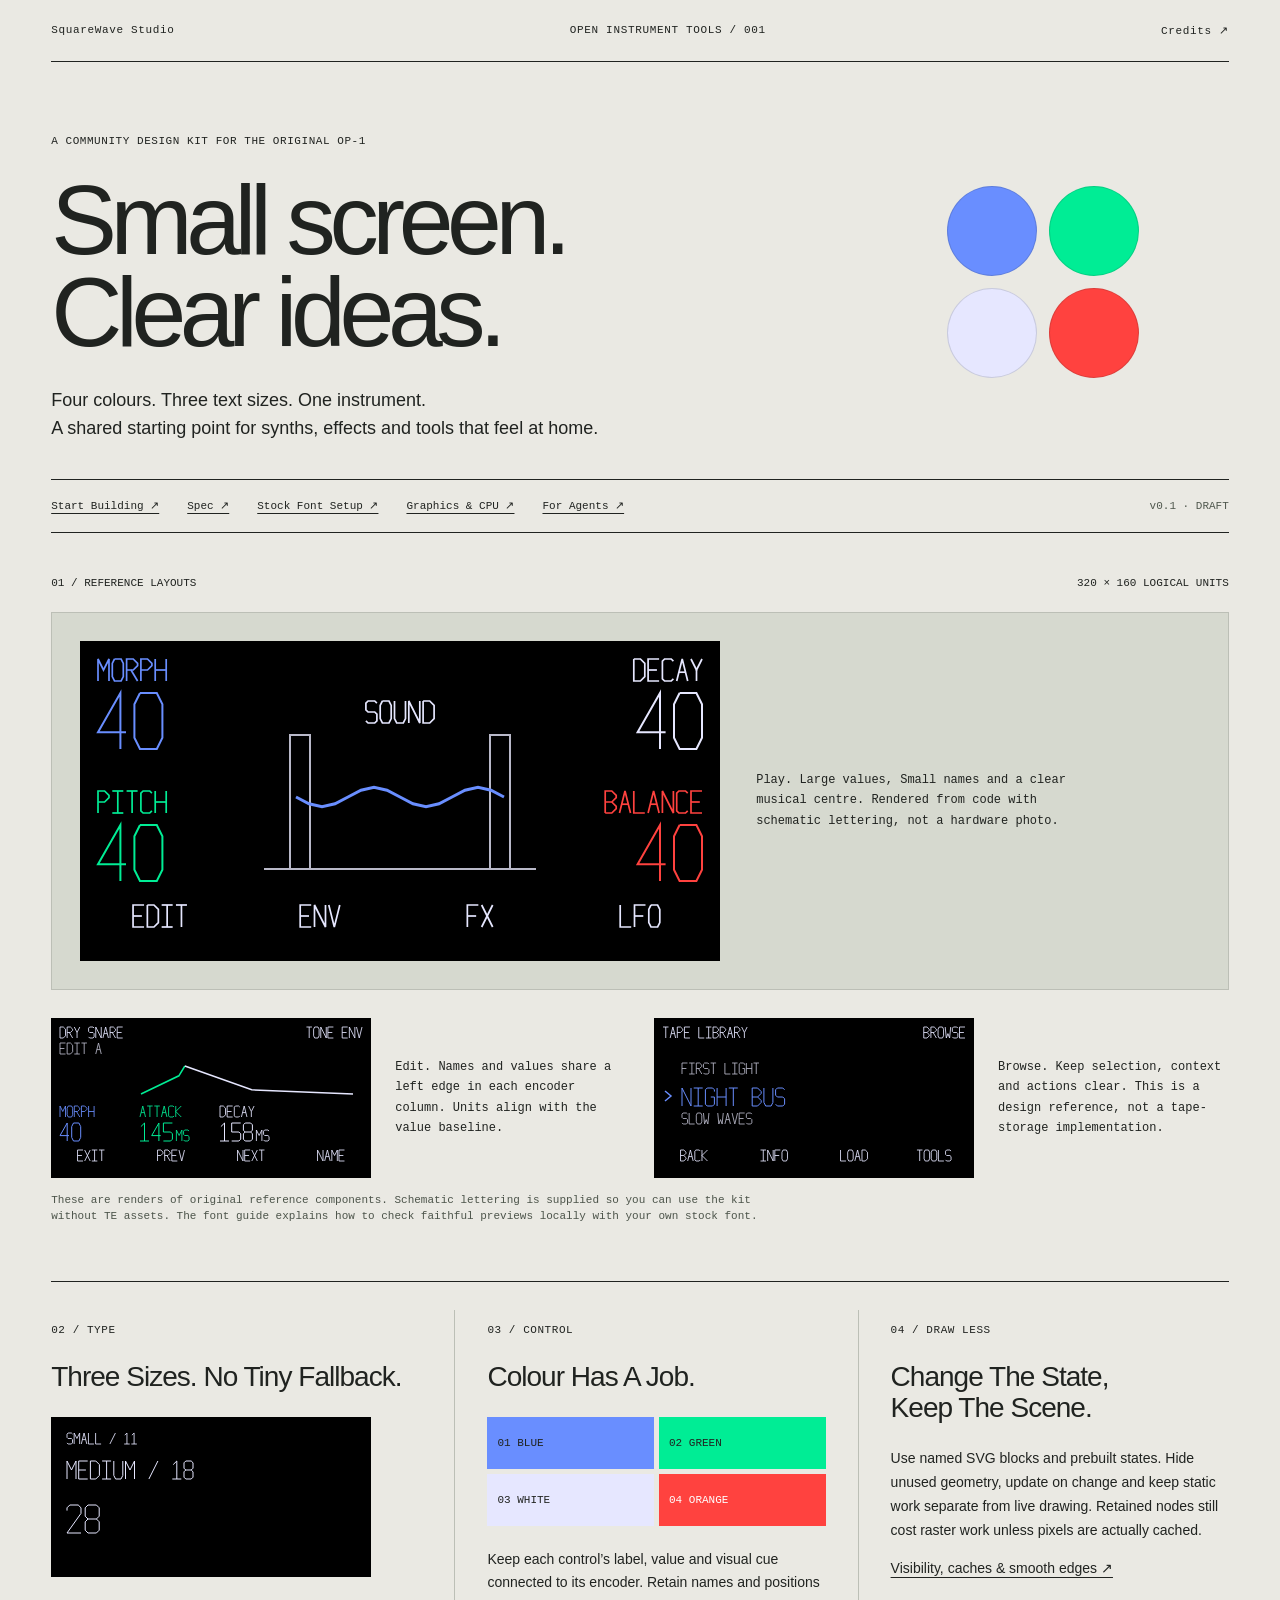
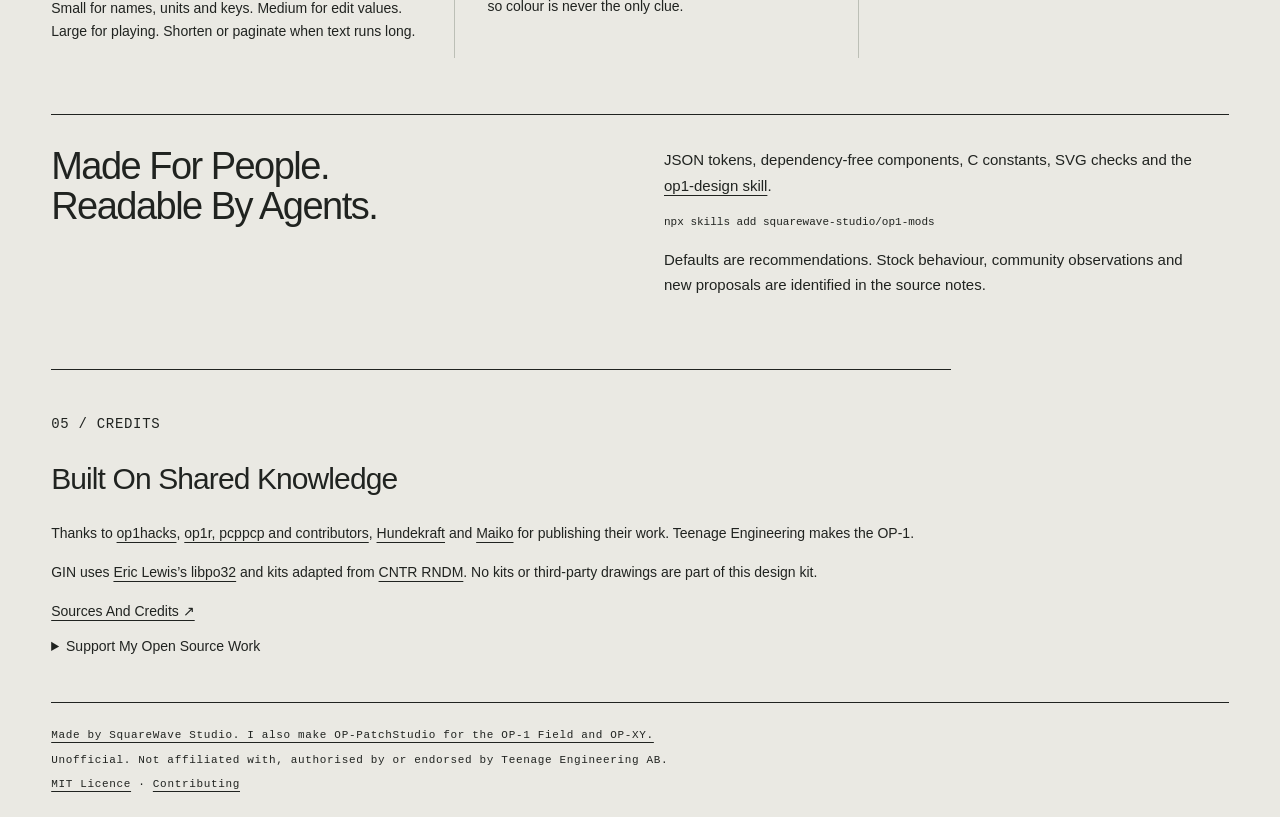
==== op1-ui/index.html @ 63634659 "Add draft OP-1 design kit and portable skill" ====
<!doctype html>
<html lang="en">
<head>
<meta charset="utf-8"><meta name="viewport" content="width=device-width,initial-scale=1">
<title>OP-1 Design Kit · SquareWave Studio</title>
<meta name="description" content="A draft design kit for original OP-1 screens. Three text sizes, four encoder colours, stock font loading and practical SVG guidance.">
<meta property="og:title" content="OP-1 Design Kit · SquareWave Studio">
<meta property="og:description" content="Small screen. Clear ideas. Components and guidance for original OP-1 synths, effects and tools.">
<meta property="og:image" content="https://squarewave-studio.github.io/op1-mods/og.png">
<meta property="og:type" content="website">
<link rel="stylesheet" href="preview.css">
</head>
<body>
<header class="masthead"><a href="https://squarewave.studio/?utm_source=op1-design-kit&amp;utm_medium=referral&amp;utm_campaign=op1-design-kit">SquareWave Studio</a><span>OPEN INSTRUMENT TOOLS / 001</span><a href="#credits">Credits ↗</a></header>
<main>
<section class="intro"><div><p class="eyebrow">A COMMUNITY DESIGN KIT FOR THE ORIGINAL OP-1</p><h1>Small screen.<br>Clear ideas.</h1><p class="lede">Four colours. Three text sizes. One instrument.<br>A shared starting point for synths, effects and tools that feel at home.</p></div><div class="mark" aria-label="Blue, green, white, orange encoder order"><i></i><i></i><i></i><i></i></div></section>
<nav class="links"><a href="start.html">Start Building ↗</a><a href="spec.html">Spec ↗</a><a href="fonts.html">Stock Font Setup ↗</a><a href="graphics.html">Graphics &amp; CPU ↗</a><a href="agents.html">For Agents ↗</a><span>v0.1 · DRAFT</span></nav>
<section class="reference-screens"><div class="section-label"><span>01 / REFERENCE LAYOUTS</span><span>320 × 160 LOGICAL UNITS</span></div>
<figure class="primary-reference"><img src="examples/play.svg" width="640" height="320" alt="Play layout: Blue and Green at the left, White and Orange aligned to the right edge"><figcaption>Play. Large values, Small names and a clear musical centre. Rendered from code with schematic lettering, not a hardware photo.</figcaption></figure>
<div class="secondary-references"><figure><img src="examples/editor.svg" width="320" height="160" alt="Editor layout with Small parameter names and Medium values in stable encoder columns"><figcaption>Edit. Names and values share a left edge in each encoder column. Units align with the value baseline.</figcaption></figure><figure><img src="examples/library.svg" width="320" height="160" alt="Tape browser design reference with a Blue selected row"><figcaption>Browse. Keep selection, context and actions clear. This is a design reference, not a tape-storage implementation.</figcaption></figure></div>
<p class="caption">These are renders of original reference components. Schematic lettering is supplied so you can use the kit without TE assets. The font guide explains how to check faithful previews locally with your own stock font.</p></section>
<section class="principles"><article><p class="eyebrow">02 / TYPE</p><h2>Three Sizes. No Tiny Fallback.</h2><div id="type-specimen"><img src="examples/type-scale.svg" width="320" height="160" alt="Small 11, Medium 18 and Large 28 nominal text roles"></div><p>Small for names, units and keys. Medium for edit values. Large for playing. Shorten or paginate when text runs long.</p></article><article><p class="eyebrow">03 / CONTROL</p><h2>Colour Has A Job.</h2><div class="swatches"><span>01 BLUE</span><span>02 GREEN</span><span>03 WHITE</span><span>04 ORANGE</span></div><p>Keep each control’s label, value and visual cue connected to its encoder. Retain names and positions so colour is never the only clue.</p></article><article><p class="eyebrow">04 / DRAW LESS</p><h2>Change The State,<br>Keep The Scene.</h2><p>Use named SVG blocks and prebuilt states. Hide unused geometry, update on change and keep static work separate from live drawing. Retained nodes still cost raster work unless pixels are actually cached.</p><a href="graphics.html">Visibility, caches & smooth edges ↗</a></article></section>
<section class="closing"><p>Made For People.<br>Readable By Agents.</p><div><p>JSON tokens, dependency-free components, C constants, SVG checks and the <a href="agents.html">op1-design skill</a>.</p><pre>npx skills add squarewave-studio/op1-mods</pre><p>Defaults are recommendations. Stock behaviour, community observations and new proposals are identified in the source notes.</p></div></section>
<section id="credits" class="credits"><p class="eyebrow">05 / CREDITS</p><h2>Built On Shared Knowledge</h2><p>Thanks to <a href="https://github.com/op1hacks">op1hacks</a>, <a href="https://github.com/pcppcp/op1r-src">op1r, pcppcp and contributors</a>, <a href="https://hundekraft.github.io/op1-workshop/">Hundekraft</a> and <a href="https://maikopruett.com/op-1">Maiko</a> for publishing their work. Teenage Engineering makes the OP-1.</p><p>GIN uses <a href="https://github.com/ericlewis/libpo32">Eric Lewis’s libpo32</a> and kits adapted from <a href="https://youtube.com/playlist?list=PLlkIAiu0_jPw3DgmZm1RbmFe86rzuWU2o">CNTR RNDM</a>. No kits or third-party drawings are part of this design kit.</p><p><a href="credits.html">Sources And Credits ↗</a></p><details><summary>Support My Open Source Work</summary><p>These tools are free. A tip helps me keep building them.</p><p><a href="https://buy.squarewave.studio/checkout/buy/880667af-df68-45e1-b8e5-e36c2b5de26e">Buy Me A Coffee ($5)</a> · <a href="https://buy.squarewave.studio/checkout/buy/eeb321a3-dea8-486d-9ef7-0794584feb9c">Buy Me Lunch ($10)</a> · <a href="https://buy.squarewave.studio/checkout/buy/edba5162-42c0-4c27-bc95-f41096c2451d">Buy Me Dinner ($20)</a> · <a href="https://buy.squarewave.studio/checkout/buy/59446300-c1a9-43d5-90ce-6b4c9f4252c7">Choose Your Own Amount</a></p></details></section>
</main><footer><p><a href="https://squarewave.studio/op-patchstudio?utm_source=op1-design-kit&amp;utm_medium=referral&amp;utm_campaign=op1-design-kit">Made by SquareWave Studio. I also make OP-PatchStudio for the OP-1 Field and OP-XY.</a></p><p>Unofficial. Not affiliated with, authorised by or endorsed by Teenage Engineering AB.</p><p><a href="licence.html">MIT Licence</a> · <a href="contributing.html">Contributing</a></p></footer>

</body></html>
---- op1-ui/preview.css ----
:root{--paper:#eae9e3;--ink:#202320;--line:#bcbfb6;--blue:#698eff;--green:#00ed95;--white:#e6e7ff;--orange:#ff423f;font-family:Helvetica,Arial,sans-serif;color:var(--ink);background:var(--paper)}*{box-sizing:border-box}body{margin:0}a{color:inherit;text-underline-offset:4px}button,select,input{font:inherit}button,select,.file-label{border:1px solid var(--line);background:transparent;padding:10px 13px;border-radius:0;color:inherit}button,.file-label{cursor:pointer}button:hover,.file-label:hover{background:#d9dcd3}button:focus-visible,a:focus-visible,input:focus-visible,select:focus-visible{outline:2px solid #264cbf;outline-offset:4px}.masthead,footer{display:flex;justify-content:space-between;gap:20px;margin:0 4vw;padding:24px 0;font:11px 'Courier New',monospace;letter-spacing:.06em}.masthead{border-bottom:1px solid var(--ink)}.masthead a{text-decoration:none}main{max-width:1440px;margin:auto;padding:0 4vw}.intro{display:flex;justify-content:space-between;align-items:center;padding:60px 0 36px;gap:36px}.eyebrow,.section-label,.links,.caption,.view-options,.tkeys,footer{font:11px 'Courier New',monospace;line-height:1.5}.eyebrow{letter-spacing:.05em}h1{font-size:clamp(60px,7.7vw,116px);font-weight:400;letter-spacing:-.065em;line-height:.94;margin:24px 0 28px}.lede{font-size:18px;line-height:1.55;margin-bottom:0;max-width:650px}.mark{display:grid;grid-template-columns:repeat(2,90px);gap:12px;margin-right:7vw}.mark i{width:90px;height:90px;border-radius:50%;display:block;border:1px solid #20232025}.mark i:nth-child(1){background:var(--blue)}.mark i:nth-child(2){background:var(--green)}.mark i:nth-child(3){background:var(--white)}.mark i:nth-child(4){background:var(--orange)}.links{border-top:1px solid var(--ink);border-bottom:1px solid var(--ink);display:flex;gap:28px;padding:18px 0;flex-wrap:wrap}.links span{margin-left:auto;color:#50584e}.workbench{display:grid;grid-template-columns:minmax(0,1fr) 280px;gap:40px;margin:42px 0 64px}.section-label{display:flex;justify-content:space-between;margin:0 0 20px}.tabs{display:flex;gap:4px;margin-bottom:16px}.tabs button[aria-pressed=true]{background:var(--ink);color:var(--paper);border-color:var(--ink)}.screen-well{background:#d6d9cf;min-height:370px;display:flex;align-items:center;justify-content:center;padding:24px 16px;overflow:auto;border:1px solid #bcbfb6}#screen{background:#000;flex-shrink:0;width:640px;height:320px}#screen svg{display:block;width:100%;height:100%;shape-rendering:geometricPrecision}.tkeys{display:grid;grid-template-columns:repeat(4,1fr);gap:8px;margin-top:12px}.caption{color:#4c544a;margin:14px 0 18px;max-width:720px}.view-options{display:flex;align-items:center;gap:18px;flex-wrap:wrap}.view-options select{padding:6px}#validation{font-size:12px;line-height:1.5;color:#85312f}.controls label{display:block;font-size:12px}.slider-label{display:flex;justify-content:space-between;margin:18px 0 6px}.controls input[type=range]{width:100%;accent-color:var(--blue)}.controls .state-label{margin:24px 0}.state-label select{width:100%;margin-top:8px}.font-panel{border-top:1px solid var(--ink);padding-top:18px;margin-top:28px}.font-panel h2{font-size:25px;font-weight:400;letter-spacing:-.03em}.font-panel p{font-size:13px;line-height:1.6}.font-panel a,.font-panel details{font-size:12px;line-height:1.6}.file-label{display:block;margin:14px 0 8px;text-align:center}.file-label input{display:block;max-width:100%;font-size:11px;margin-top:8px}.font-panel button{width:100%;font-size:12px}#font-status{overflow-wrap:anywhere}pre{white-space:pre-wrap;overflow-wrap:anywhere;font-size:11px}.principles{display:grid;grid-template-columns:1fr 1fr 1fr;gap:32px;border-top:1px solid var(--ink);padding-top:28px}.principles h2{font-size:28px;font-weight:400;letter-spacing:-.035em;line-height:1.1}.principles p,.principles a{font-size:14px;line-height:1.7}.principles .eyebrow{font-size:11px}.principles article+article{border-left:1px solid var(--line);padding-left:32px}#type-specimen{background:black;margin:20px 0;max-width:320px}#type-specimen svg{width:100%;display:block}.swatches{display:grid;grid-template-columns:1fr 1fr;gap:5px;font:11px 'Courier New',monospace;margin:22px 0}.swatches span{padding:20px 10px}.swatches span:nth-child(1){background:var(--blue)}.swatches span:nth-child(2){background:var(--green)}.swatches span:nth-child(3){background:var(--white)}.swatches span:nth-child(4){background:var(--orange);color:#fff}.closing{border-top:1px solid var(--ink);margin-top:56px;padding:32px 0 56px;display:grid;grid-template-columns:1fr 1fr;gap:48px}.closing>p{font-size:38px;line-height:1.05;letter-spacing:-.04em;margin:0}.closing div{max-width:540px;font-size:15px;line-height:1.7}.closing div p:first-child{margin-top:0}footer{border-top:1px solid var(--ink)}@media(max-width:1120px){.workbench{grid-template-columns:minmax(0,1fr)}.controls{display:grid;grid-template-columns:1fr 1fr;gap:0 32px}.controls>.section-label{grid-column:1/-1}.font-panel{grid-row:2/4;grid-column:2;margin-top:0}.mark{margin:0}.screen-well{justify-content:center}}@media(max-width:680px){.masthead>span,.masthead>a:last-child{display:none}.intro{padding-top:40px}.mark{grid-template-columns:repeat(2,32px);gap:6px;align-self:flex-end}.mark i{width:32px;height:32px}.lede{font-size:16px}.links{gap:14px}.links span{margin:0}.principles{grid-template-columns:1fr}.principles article+article{border-left:0;border-top:1px solid var(--line);padding:22px 0 0}.controls{display:block}.font-panel{margin-top:24px}.screen-well{justify-content:flex-start;min-height:220px}.closing{grid-template-columns:1fr;gap:20px}footer{flex-direction:column;gap:6px}}
.credits{border-top:1px solid var(--ink);padding:28px 0 48px;max-width:900px}.credits h2{font-size:30px;font-weight:400;letter-spacing:-.03em}.credits p{font-size:14px;line-height:1.8}.credits summary{font-size:14px;cursor:pointer}footer{flex-direction:column;gap:8px}footer p{margin:0}.document{max-width:900px;padding-top:48px;padding-bottom:56px;line-height:1.8}.document h1{font-size:clamp(40px,6vw,70px);line-height:1.05;margin:20px 0 32px;letter-spacing:-.05em}.document h2{font-size:26px;font-weight:400;line-height:1.2;margin-top:44px}.document p,.document li{font-size:16px}.document pre{background:#d9dcd3;padding:18px;overflow:auto;font-size:13px;white-space:pre}.document code{font-size:.9em}.document table{display:block;overflow:auto;border-collapse:collapse;font-size:13px}.document th,.document td{text-align:left;border-bottom:1px solid var(--line);padding:12px;vertical-align:top}.document img{max-width:100%}
.reference-screens{padding:42px 0 56px}.reference-screens figure{margin:0}.primary-reference{background:#d6d9cf;border:1px solid var(--line);padding:28px;display:flex;gap:36px;align-items:center}.primary-reference img{display:block;width:min(100%,640px);height:auto;background:#000}.reference-screens figcaption{font:12px 'Courier New',monospace;line-height:1.7;max-width:340px}.secondary-references{display:grid;grid-template-columns:1fr 1fr;gap:28px;margin-top:28px}.secondary-references figure{display:flex;gap:24px;align-items:center}.secondary-references img{display:block;width:min(60%,320px);height:auto}.reference-screens .caption{margin-bottom:0}#type-specimen img{display:block;max-width:100%;height:auto}@media(max-width:1100px){.primary-reference{display:block}.primary-reference figcaption{margin-top:18px;max-width:640px}.secondary-references figure{display:block}.secondary-references img{width:100%}.secondary-references figcaption{margin-top:12px}}@media(max-width:600px){.primary-reference{padding:16px}.secondary-references{grid-template-columns:1fr}}
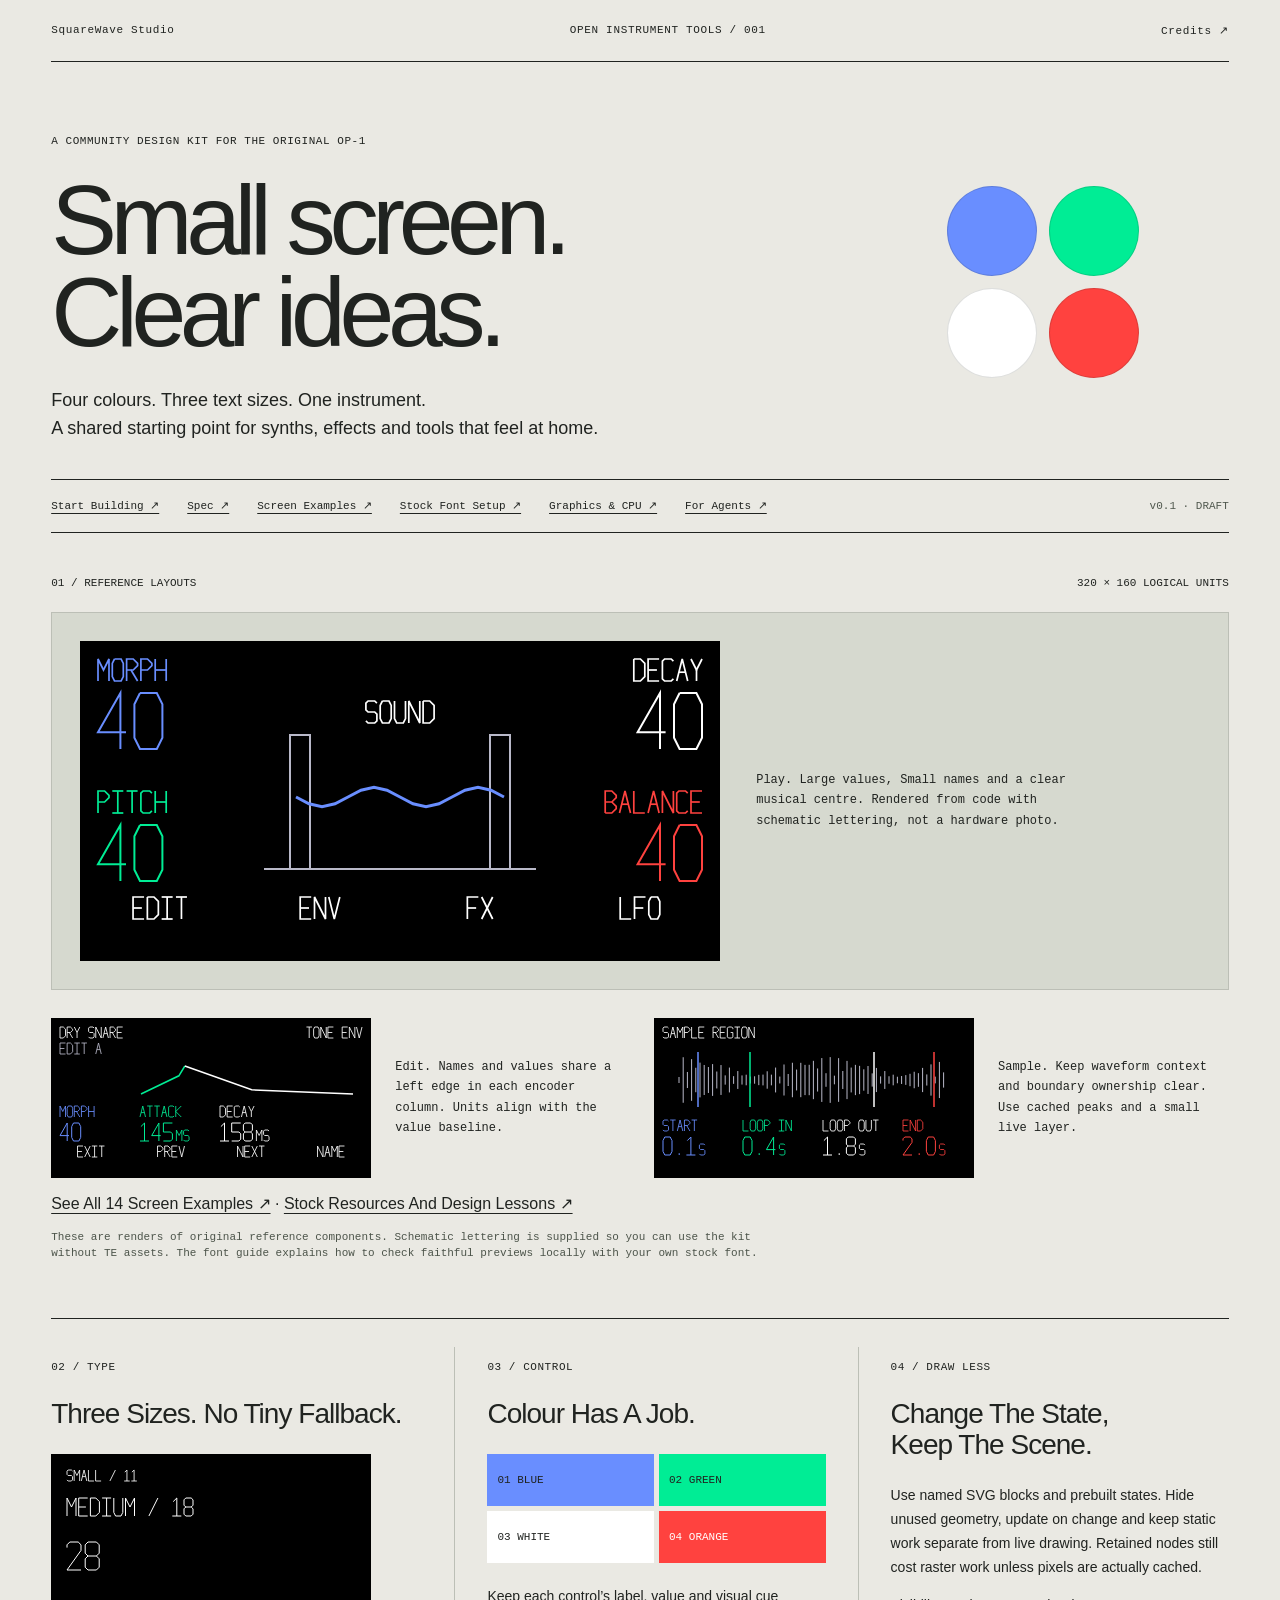
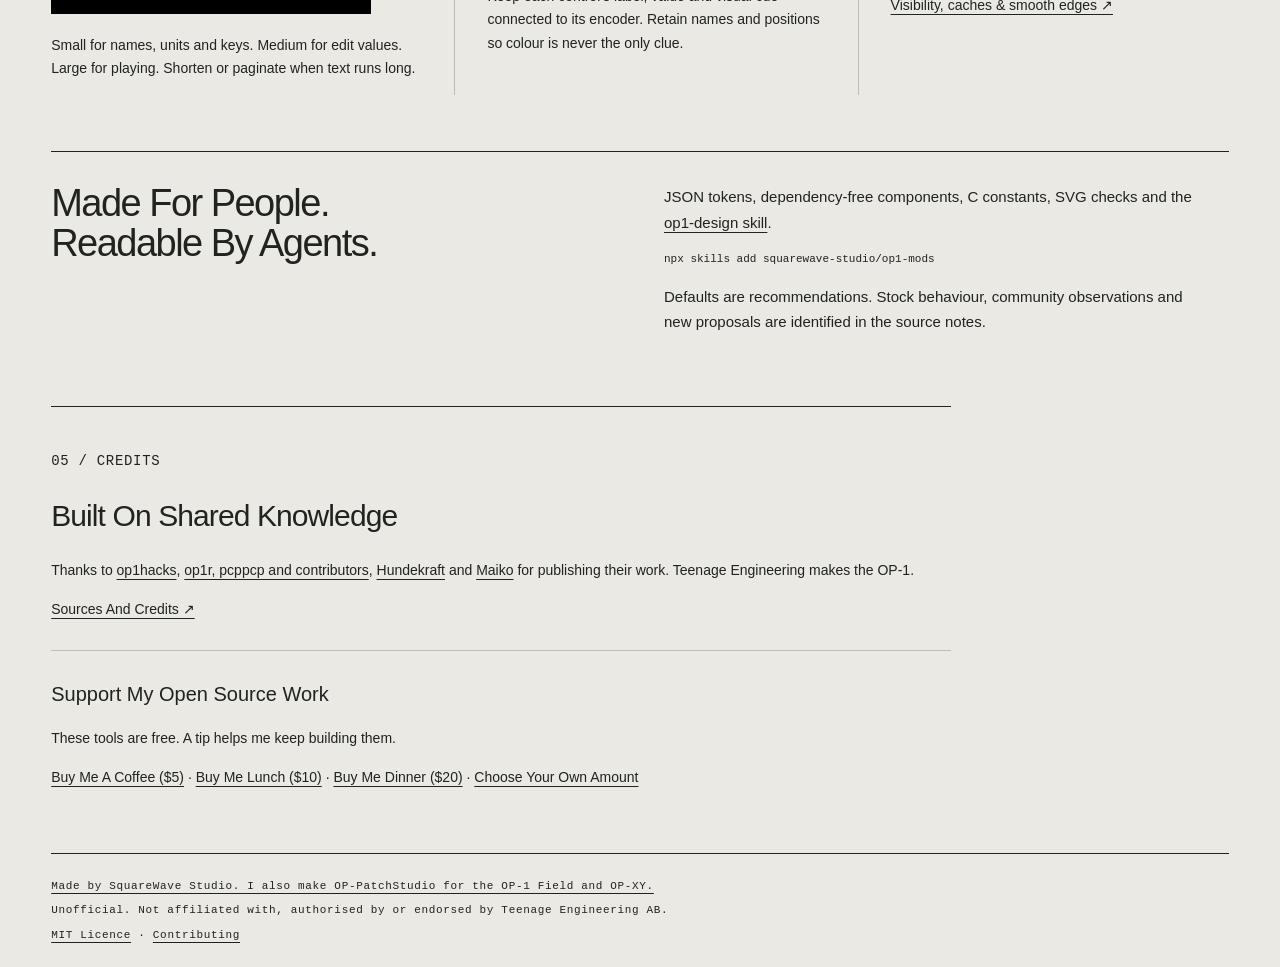
==== commit 294ef552: "Add stock-informed screen examples and refine display guidance" ====
--- a/op1-ui/index.html
+++ b/op1-ui/index.html
@@ -14,14 +14,14 @@
 <header class="masthead"><a href="https://squarewave.studio/?utm_source=op1-design-kit&amp;utm_medium=referral&amp;utm_campaign=op1-design-kit">SquareWave Studio</a><span>OPEN INSTRUMENT TOOLS / 001</span><a href="#credits">Credits ↗</a></header>
 <main>
 <section class="intro"><div><p class="eyebrow">A COMMUNITY DESIGN KIT FOR THE ORIGINAL OP-1</p><h1>Small screen.<br>Clear ideas.</h1><p class="lede">Four colours. Three text sizes. One instrument.<br>A shared starting point for synths, effects and tools that feel at home.</p></div><div class="mark" aria-label="Blue, green, white, orange encoder order"><i></i><i></i><i></i><i></i></div></section>
-<nav class="links"><a href="start.html">Start Building ↗</a><a href="spec.html">Spec ↗</a><a href="fonts.html">Stock Font Setup ↗</a><a href="graphics.html">Graphics &amp; CPU ↗</a><a href="agents.html">For Agents ↗</a><span>v0.1 · DRAFT</span></nav>
+<nav class="links"><a href="start.html">Start Building ↗</a><a href="spec.html">Spec ↗</a><a href="examples.html">Screen Examples ↗</a><a href="fonts.html">Stock Font Setup ↗</a><a href="graphics.html">Graphics &amp; CPU ↗</a><a href="agents.html">For Agents ↗</a><span>v0.1 · DRAFT</span></nav>
 <section class="reference-screens"><div class="section-label"><span>01 / REFERENCE LAYOUTS</span><span>320 × 160 LOGICAL UNITS</span></div>
 <figure class="primary-reference"><img src="examples/play.svg" width="640" height="320" alt="Play layout: Blue and Green at the left, White and Orange aligned to the right edge"><figcaption>Play. Large values, Small names and a clear musical centre. Rendered from code with schematic lettering, not a hardware photo.</figcaption></figure>
-<div class="secondary-references"><figure><img src="examples/editor.svg" width="320" height="160" alt="Editor layout with Small parameter names and Medium values in stable encoder columns"><figcaption>Edit. Names and values share a left edge in each encoder column. Units align with the value baseline.</figcaption></figure><figure><img src="examples/library.svg" width="320" height="160" alt="Tape browser design reference with a Blue selected row"><figcaption>Browse. Keep selection, context and actions clear. This is a design reference, not a tape-storage implementation.</figcaption></figure></div>
-<p class="caption">These are renders of original reference components. Schematic lettering is supplied so you can use the kit without TE assets. The font guide explains how to check faithful previews locally with your own stock font.</p></section>
+<div class="secondary-references"><figure><img src="examples/editor.svg" width="320" height="160" alt="Editor layout with Small parameter names and Medium values in stable encoder columns"><figcaption>Edit. Names and values share a left edge in each encoder column. Units align with the value baseline.</figcaption></figure><figure><img src="examples/sampler.svg" width="320" height="160" alt="Original sample region example with four coloured boundaries and baseline-aligned time values"><figcaption>Sample. Keep waveform context and boundary ownership clear. Use cached peaks and a small live layer.</figcaption></figure></div>
+<p><a href="examples.html">See All 14 Screen Examples ↗</a> · <a href="stock.html">Stock Resources And Design Lessons ↗</a></p><p class="caption">These are renders of original reference components. Schematic lettering is supplied so you can use the kit without TE assets. The font guide explains how to check faithful previews locally with your own stock font.</p></section>
 <section class="principles"><article><p class="eyebrow">02 / TYPE</p><h2>Three Sizes. No Tiny Fallback.</h2><div id="type-specimen"><img src="examples/type-scale.svg" width="320" height="160" alt="Small 11, Medium 18 and Large 28 nominal text roles"></div><p>Small for names, units and keys. Medium for edit values. Large for playing. Shorten or paginate when text runs long.</p></article><article><p class="eyebrow">03 / CONTROL</p><h2>Colour Has A Job.</h2><div class="swatches"><span>01 BLUE</span><span>02 GREEN</span><span>03 WHITE</span><span>04 ORANGE</span></div><p>Keep each control’s label, value and visual cue connected to its encoder. Retain names and positions so colour is never the only clue.</p></article><article><p class="eyebrow">04 / DRAW LESS</p><h2>Change The State,<br>Keep The Scene.</h2><p>Use named SVG blocks and prebuilt states. Hide unused geometry, update on change and keep static work separate from live drawing. Retained nodes still cost raster work unless pixels are actually cached.</p><a href="graphics.html">Visibility, caches & smooth edges ↗</a></article></section>
 <section class="closing"><p>Made For People.<br>Readable By Agents.</p><div><p>JSON tokens, dependency-free components, C constants, SVG checks and the <a href="agents.html">op1-design skill</a>.</p><pre>npx skills add squarewave-studio/op1-mods</pre><p>Defaults are recommendations. Stock behaviour, community observations and new proposals are identified in the source notes.</p></div></section>
-<section id="credits" class="credits"><p class="eyebrow">05 / CREDITS</p><h2>Built On Shared Knowledge</h2><p>Thanks to <a href="https://github.com/op1hacks">op1hacks</a>, <a href="https://github.com/pcppcp/op1r-src">op1r, pcppcp and contributors</a>, <a href="https://hundekraft.github.io/op1-workshop/">Hundekraft</a> and <a href="https://maikopruett.com/op-1">Maiko</a> for publishing their work. Teenage Engineering makes the OP-1.</p><p>GIN uses <a href="https://github.com/ericlewis/libpo32">Eric Lewis’s libpo32</a> and kits adapted from <a href="https://youtube.com/playlist?list=PLlkIAiu0_jPw3DgmZm1RbmFe86rzuWU2o">CNTR RNDM</a>. No kits or third-party drawings are part of this design kit.</p><p><a href="credits.html">Sources And Credits ↗</a></p><details><summary>Support My Open Source Work</summary><p>These tools are free. A tip helps me keep building them.</p><p><a href="https://buy.squarewave.studio/checkout/buy/880667af-df68-45e1-b8e5-e36c2b5de26e">Buy Me A Coffee ($5)</a> · <a href="https://buy.squarewave.studio/checkout/buy/eeb321a3-dea8-486d-9ef7-0794584feb9c">Buy Me Lunch ($10)</a> · <a href="https://buy.squarewave.studio/checkout/buy/edba5162-42c0-4c27-bc95-f41096c2451d">Buy Me Dinner ($20)</a> · <a href="https://buy.squarewave.studio/checkout/buy/59446300-c1a9-43d5-90ce-6b4c9f4252c7">Choose Your Own Amount</a></p></details></section>
+<section id="credits" class="credits"><p class="eyebrow">05 / CREDITS</p><h2>Built On Shared Knowledge</h2><p>Thanks to <a href="https://github.com/op1hacks">op1hacks</a>, <a href="https://github.com/pcppcp/op1r-src">op1r, pcppcp and contributors</a>, <a href="https://hundekraft.github.io/op1-workshop/">Hundekraft</a> and <a href="https://maikopruett.com/op-1">Maiko</a> for publishing their work. Teenage Engineering makes the OP-1.</p><p><a href="credits.html">Sources And Credits ↗</a></p><section class="support"><h3>Support My Open Source Work</h3><p>These tools are free. A tip helps me keep building them.</p><p><a href="https://buy.squarewave.studio/checkout/buy/880667af-df68-45e1-b8e5-e36c2b5de26e">Buy Me A Coffee ($5)</a> · <a href="https://buy.squarewave.studio/checkout/buy/eeb321a3-dea8-486d-9ef7-0794584feb9c">Buy Me Lunch ($10)</a> · <a href="https://buy.squarewave.studio/checkout/buy/edba5162-42c0-4c27-bc95-f41096c2451d">Buy Me Dinner ($20)</a> · <a href="https://buy.squarewave.studio/checkout/buy/59446300-c1a9-43d5-90ce-6b4c9f4252c7">Choose Your Own Amount</a></p></section></section>
 </main><footer><p><a href="https://squarewave.studio/op-patchstudio?utm_source=op1-design-kit&amp;utm_medium=referral&amp;utm_campaign=op1-design-kit">Made by SquareWave Studio. I also make OP-PatchStudio for the OP-1 Field and OP-XY.</a></p><p>Unofficial. Not affiliated with, authorised by or endorsed by Teenage Engineering AB.</p><p><a href="licence.html">MIT Licence</a> · <a href="contributing.html">Contributing</a></p></footer>
 
 </body></html>
--- a/op1-ui/preview.css
+++ b/op1-ui/preview.css
@@ -1,3 +1,5 @@
-:root{--paper:#eae9e3;--ink:#202320;--line:#bcbfb6;--blue:#698eff;--green:#00ed95;--white:#e6e7ff;--orange:#ff423f;font-family:Helvetica,Arial,sans-serif;color:var(--ink);background:var(--paper)}*{box-sizing:border-box}body{margin:0}a{color:inherit;text-underline-offset:4px}button,select,input{font:inherit}button,select,.file-label{border:1px solid var(--line);background:transparent;padding:10px 13px;border-radius:0;color:inherit}button,.file-label{cursor:pointer}button:hover,.file-label:hover{background:#d9dcd3}button:focus-visible,a:focus-visible,input:focus-visible,select:focus-visible{outline:2px solid #264cbf;outline-offset:4px}.masthead,footer{display:flex;justify-content:space-between;gap:20px;margin:0 4vw;padding:24px 0;font:11px 'Courier New',monospace;letter-spacing:.06em}.masthead{border-bottom:1px solid var(--ink)}.masthead a{text-decoration:none}main{max-width:1440px;margin:auto;padding:0 4vw}.intro{display:flex;justify-content:space-between;align-items:center;padding:60px 0 36px;gap:36px}.eyebrow,.section-label,.links,.caption,.view-options,.tkeys,footer{font:11px 'Courier New',monospace;line-height:1.5}.eyebrow{letter-spacing:.05em}h1{font-size:clamp(60px,7.7vw,116px);font-weight:400;letter-spacing:-.065em;line-height:.94;margin:24px 0 28px}.lede{font-size:18px;line-height:1.55;margin-bottom:0;max-width:650px}.mark{display:grid;grid-template-columns:repeat(2,90px);gap:12px;margin-right:7vw}.mark i{width:90px;height:90px;border-radius:50%;display:block;border:1px solid #20232025}.mark i:nth-child(1){background:var(--blue)}.mark i:nth-child(2){background:var(--green)}.mark i:nth-child(3){background:var(--white)}.mark i:nth-child(4){background:var(--orange)}.links{border-top:1px solid var(--ink);border-bottom:1px solid var(--ink);display:flex;gap:28px;padding:18px 0;flex-wrap:wrap}.links span{margin-left:auto;color:#50584e}.workbench{display:grid;grid-template-columns:minmax(0,1fr) 280px;gap:40px;margin:42px 0 64px}.section-label{display:flex;justify-content:space-between;margin:0 0 20px}.tabs{display:flex;gap:4px;margin-bottom:16px}.tabs button[aria-pressed=true]{background:var(--ink);color:var(--paper);border-color:var(--ink)}.screen-well{background:#d6d9cf;min-height:370px;display:flex;align-items:center;justify-content:center;padding:24px 16px;overflow:auto;border:1px solid #bcbfb6}#screen{background:#000;flex-shrink:0;width:640px;height:320px}#screen svg{display:block;width:100%;height:100%;shape-rendering:geometricPrecision}.tkeys{display:grid;grid-template-columns:repeat(4,1fr);gap:8px;margin-top:12px}.caption{color:#4c544a;margin:14px 0 18px;max-width:720px}.view-options{display:flex;align-items:center;gap:18px;flex-wrap:wrap}.view-options select{padding:6px}#validation{font-size:12px;line-height:1.5;color:#85312f}.controls label{display:block;font-size:12px}.slider-label{display:flex;justify-content:space-between;margin:18px 0 6px}.controls input[type=range]{width:100%;accent-color:var(--blue)}.controls .state-label{margin:24px 0}.state-label select{width:100%;margin-top:8px}.font-panel{border-top:1px solid var(--ink);padding-top:18px;margin-top:28px}.font-panel h2{font-size:25px;font-weight:400;letter-spacing:-.03em}.font-panel p{font-size:13px;line-height:1.6}.font-panel a,.font-panel details{font-size:12px;line-height:1.6}.file-label{display:block;margin:14px 0 8px;text-align:center}.file-label input{display:block;max-width:100%;font-size:11px;margin-top:8px}.font-panel button{width:100%;font-size:12px}#font-status{overflow-wrap:anywhere}pre{white-space:pre-wrap;overflow-wrap:anywhere;font-size:11px}.principles{display:grid;grid-template-columns:1fr 1fr 1fr;gap:32px;border-top:1px solid var(--ink);padding-top:28px}.principles h2{font-size:28px;font-weight:400;letter-spacing:-.035em;line-height:1.1}.principles p,.principles a{font-size:14px;line-height:1.7}.principles .eyebrow{font-size:11px}.principles article+article{border-left:1px solid var(--line);padding-left:32px}#type-specimen{background:black;margin:20px 0;max-width:320px}#type-specimen svg{width:100%;display:block}.swatches{display:grid;grid-template-columns:1fr 1fr;gap:5px;font:11px 'Courier New',monospace;margin:22px 0}.swatches span{padding:20px 10px}.swatches span:nth-child(1){background:var(--blue)}.swatches span:nth-child(2){background:var(--green)}.swatches span:nth-child(3){background:var(--white)}.swatches span:nth-child(4){background:var(--orange);color:#fff}.closing{border-top:1px solid var(--ink);margin-top:56px;padding:32px 0 56px;display:grid;grid-template-columns:1fr 1fr;gap:48px}.closing>p{font-size:38px;line-height:1.05;letter-spacing:-.04em;margin:0}.closing div{max-width:540px;font-size:15px;line-height:1.7}.closing div p:first-child{margin-top:0}footer{border-top:1px solid var(--ink)}@media(max-width:1120px){.workbench{grid-template-columns:minmax(0,1fr)}.controls{display:grid;grid-template-columns:1fr 1fr;gap:0 32px}.controls>.section-label{grid-column:1/-1}.font-panel{grid-row:2/4;grid-column:2;margin-top:0}.mark{margin:0}.screen-well{justify-content:center}}@media(max-width:680px){.masthead>span,.masthead>a:last-child{display:none}.intro{padding-top:40px}.mark{grid-template-columns:repeat(2,32px);gap:6px;align-self:flex-end}.mark i{width:32px;height:32px}.lede{font-size:16px}.links{gap:14px}.links span{margin:0}.principles{grid-template-columns:1fr}.principles article+article{border-left:0;border-top:1px solid var(--line);padding:22px 0 0}.controls{display:block}.font-panel{margin-top:24px}.screen-well{justify-content:flex-start;min-height:220px}.closing{grid-template-columns:1fr;gap:20px}footer{flex-direction:column;gap:6px}}
+:root{--paper:#eae9e3;--ink:#202320;--line:#bcbfb6;--blue:#698eff;--green:#00ed95;--white:#ffffff;--orange:#ff423f;font-family:Helvetica,Arial,sans-serif;color:var(--ink);background:var(--paper)}*{box-sizing:border-box}body{margin:0}a{color:inherit;text-underline-offset:4px}button,select,input{font:inherit}button,select,.file-label{border:1px solid var(--line);background:transparent;padding:10px 13px;border-radius:0;color:inherit}button,.file-label{cursor:pointer}button:hover,.file-label:hover{background:#d9dcd3}button:focus-visible,a:focus-visible,input:focus-visible,select:focus-visible{outline:2px solid #264cbf;outline-offset:4px}.masthead,footer{display:flex;justify-content:space-between;gap:20px;margin:0 4vw;padding:24px 0;font:11px 'Courier New',monospace;letter-spacing:.06em}.masthead{border-bottom:1px solid var(--ink)}.masthead a{text-decoration:none}main{max-width:1440px;margin:auto;padding:0 4vw}.intro{display:flex;justify-content:space-between;align-items:center;padding:60px 0 36px;gap:36px}.eyebrow,.section-label,.links,.caption,.view-options,.tkeys,footer{font:11px 'Courier New',monospace;line-height:1.5}.eyebrow{letter-spacing:.05em}h1{font-size:clamp(60px,7.7vw,116px);font-weight:400;letter-spacing:-.065em;line-height:.94;margin:24px 0 28px}.lede{font-size:18px;line-height:1.55;margin-bottom:0;max-width:650px}.mark{display:grid;grid-template-columns:repeat(2,90px);gap:12px;margin-right:7vw}.mark i{width:90px;height:90px;border-radius:50%;display:block;border:1px solid #20232025}.mark i:nth-child(1){background:var(--blue)}.mark i:nth-child(2){background:var(--green)}.mark i:nth-child(3){background:var(--white)}.mark i:nth-child(4){background:var(--orange)}.links{border-top:1px solid var(--ink);border-bottom:1px solid var(--ink);display:flex;gap:28px;padding:18px 0;flex-wrap:wrap}.links span{margin-left:auto;color:#50584e}.workbench{display:grid;grid-template-columns:minmax(0,1fr) 280px;gap:40px;margin:42px 0 64px}.section-label{display:flex;justify-content:space-between;margin:0 0 20px}.tabs{display:flex;gap:4px;margin-bottom:16px}.tabs button[aria-pressed=true]{background:var(--ink);color:var(--paper);border-color:var(--ink)}.screen-well{background:#d6d9cf;min-height:370px;display:flex;align-items:center;justify-content:center;padding:24px 16px;overflow:auto;border:1px solid #bcbfb6}#screen{background:#000;flex-shrink:0;width:640px;height:320px}#screen svg{display:block;width:100%;height:100%;shape-rendering:geometricPrecision}.tkeys{display:grid;grid-template-columns:repeat(4,1fr);gap:8px;margin-top:12px}.caption{color:#4c544a;margin:14px 0 18px;max-width:720px}.view-options{display:flex;align-items:center;gap:18px;flex-wrap:wrap}.view-options select{padding:6px}#validation{font-size:12px;line-height:1.5;color:#85312f}.controls label{display:block;font-size:12px}.slider-label{display:flex;justify-content:space-between;margin:18px 0 6px}.controls input[type=range]{width:100%;accent-color:var(--blue)}.controls .state-label{margin:24px 0}.state-label select{width:100%;margin-top:8px}.font-panel{border-top:1px solid var(--ink);padding-top:18px;margin-top:28px}.font-panel h2{font-size:25px;font-weight:400;letter-spacing:-.03em}.font-panel p{font-size:13px;line-height:1.6}.font-panel a,.font-panel details{font-size:12px;line-height:1.6}.file-label{display:block;margin:14px 0 8px;text-align:center}.file-label input{display:block;max-width:100%;font-size:11px;margin-top:8px}.font-panel button{width:100%;font-size:12px}#font-status{overflow-wrap:anywhere}pre{white-space:pre-wrap;overflow-wrap:anywhere;font-size:11px}.principles{display:grid;grid-template-columns:1fr 1fr 1fr;gap:32px;border-top:1px solid var(--ink);padding-top:28px}.principles h2{font-size:28px;font-weight:400;letter-spacing:-.035em;line-height:1.1}.principles p,.principles a{font-size:14px;line-height:1.7}.principles .eyebrow{font-size:11px}.principles article+article{border-left:1px solid var(--line);padding-left:32px}#type-specimen{background:black;margin:20px 0;max-width:320px}#type-specimen svg{width:100%;display:block}.swatches{display:grid;grid-template-columns:1fr 1fr;gap:5px;font:11px 'Courier New',monospace;margin:22px 0}.swatches span{padding:20px 10px}.swatches span:nth-child(1){background:var(--blue)}.swatches span:nth-child(2){background:var(--green)}.swatches span:nth-child(3){background:var(--white)}.swatches span:nth-child(4){background:var(--orange);color:#fff}.closing{border-top:1px solid var(--ink);margin-top:56px;padding:32px 0 56px;display:grid;grid-template-columns:1fr 1fr;gap:48px}.closing>p{font-size:38px;line-height:1.05;letter-spacing:-.04em;margin:0}.closing div{max-width:540px;font-size:15px;line-height:1.7}.closing div p:first-child{margin-top:0}footer{border-top:1px solid var(--ink)}@media(max-width:1120px){.workbench{grid-template-columns:minmax(0,1fr)}.controls{display:grid;grid-template-columns:1fr 1fr;gap:0 32px}.controls>.section-label{grid-column:1/-1}.font-panel{grid-row:2/4;grid-column:2;margin-top:0}.mark{margin:0}.screen-well{justify-content:center}}@media(max-width:680px){.masthead>span,.masthead>a:last-child{display:none}.intro{padding-top:40px}.mark{grid-template-columns:repeat(2,32px);gap:6px;align-self:flex-end}.mark i{width:32px;height:32px}.lede{font-size:16px}.links{gap:14px}.links span{margin:0}.principles{grid-template-columns:1fr}.principles article+article{border-left:0;border-top:1px solid var(--line);padding:22px 0 0}.controls{display:block}.font-panel{margin-top:24px}.screen-well{justify-content:flex-start;min-height:220px}.closing{grid-template-columns:1fr;gap:20px}footer{flex-direction:column;gap:6px}}
 .credits{border-top:1px solid var(--ink);padding:28px 0 48px;max-width:900px}.credits h2{font-size:30px;font-weight:400;letter-spacing:-.03em}.credits p{font-size:14px;line-height:1.8}.credits summary{font-size:14px;cursor:pointer}footer{flex-direction:column;gap:8px}footer p{margin:0}.document{max-width:900px;padding-top:48px;padding-bottom:56px;line-height:1.8}.document h1{font-size:clamp(40px,6vw,70px);line-height:1.05;margin:20px 0 32px;letter-spacing:-.05em}.document h2{font-size:26px;font-weight:400;line-height:1.2;margin-top:44px}.document p,.document li{font-size:16px}.document pre{background:#d9dcd3;padding:18px;overflow:auto;font-size:13px;white-space:pre}.document code{font-size:.9em}.document table{display:block;overflow:auto;border-collapse:collapse;font-size:13px}.document th,.document td{text-align:left;border-bottom:1px solid var(--line);padding:12px;vertical-align:top}.document img{max-width:100%}
 .reference-screens{padding:42px 0 56px}.reference-screens figure{margin:0}.primary-reference{background:#d6d9cf;border:1px solid var(--line);padding:28px;display:flex;gap:36px;align-items:center}.primary-reference img{display:block;width:min(100%,640px);height:auto;background:#000}.reference-screens figcaption{font:12px 'Courier New',monospace;line-height:1.7;max-width:340px}.secondary-references{display:grid;grid-template-columns:1fr 1fr;gap:28px;margin-top:28px}.secondary-references figure{display:flex;gap:24px;align-items:center}.secondary-references img{display:block;width:min(60%,320px);height:auto}.reference-screens .caption{margin-bottom:0}#type-specimen img{display:block;max-width:100%;height:auto}@media(max-width:1100px){.primary-reference{display:block}.primary-reference figcaption{margin-top:18px;max-width:640px}.secondary-references figure{display:block}.secondary-references img{width:100%}.secondary-references figcaption{margin-top:12px}}@media(max-width:600px){.primary-reference{padding:16px}.secondary-references{grid-template-columns:1fr}}
+
+.screen-gallery{display:grid;grid-template-columns:repeat(2,minmax(0,1fr));gap:40px 28px;margin-top:36px}.screen-gallery figure{margin:0;padding:0 0 24px;border-bottom:1px solid var(--line)}.screen-gallery img{display:block;width:100%;height:auto;background:#000}.screen-gallery h2{font-size:22px;margin:18px 0 8px}.screen-gallery p{font-size:14px;line-height:1.7;margin:0}.support{border-top:1px solid var(--line);margin-top:28px;padding-top:12px}.support h3{font-size:20px;font-weight:400}@media(max-width:680px){.screen-gallery{grid-template-columns:1fr}}
